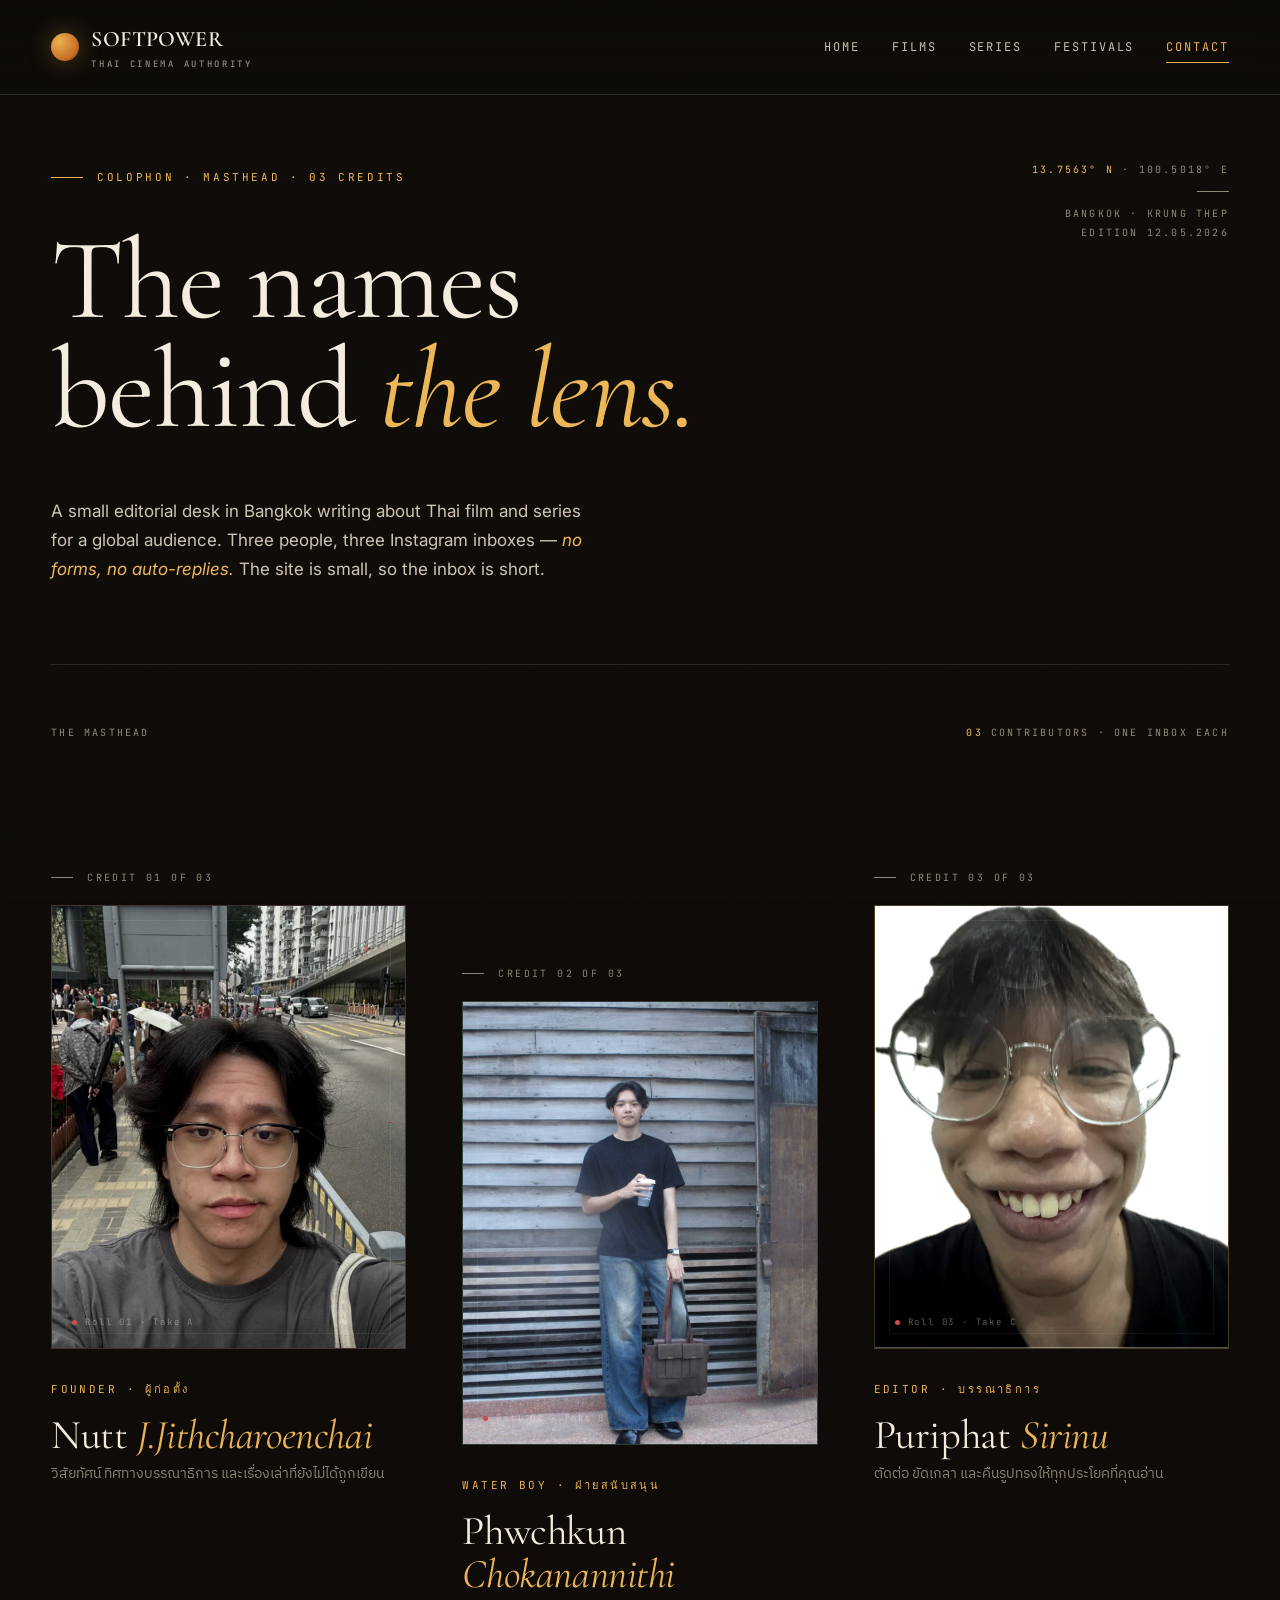
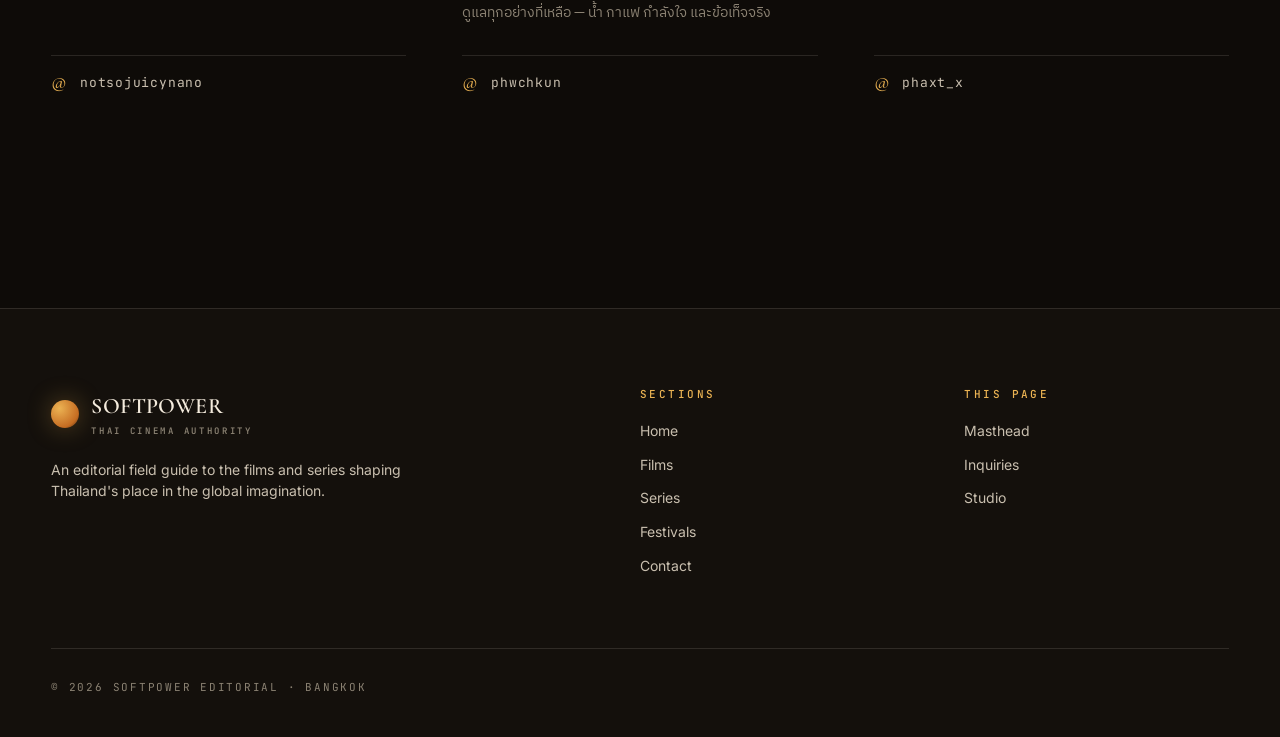
==== project/contact.html @ e5177e9b "Add files via upload" ====
<!DOCTYPE html>
<html lang="th">
<head>
<meta charset="UTF-8" />
<meta name="viewport" content="width=device-width, initial-scale=1.0" />
<title>Contact — SOFTPOWER</title>
<link rel="stylesheet" href="assets/styles.css" />
<link rel="stylesheet" href="assets/anim.css" />
<style>
  /* ============================================================
     CONTACT · MASTHEAD / COLOPHON
     ============================================================ */

  .masthead-hero {
    max-width: var(--maxw);
    margin: 0 auto;
    padding: 160px var(--pad) 80px;
    position: relative;
  }
  .colophon-eyebrow {
    display: inline-flex;
    align-items: center;
    gap: 14px;
    font-family: var(--mono);
    font-size: 11px;
    letter-spacing: 0.24em;
    text-transform: uppercase;
    color: var(--gold);
    margin-bottom: 40px;
  }
  .colophon-eyebrow::before { content: ''; width: 32px; height: 1px; background: var(--gold); }

  .masthead-title {
    font-family: var(--serif);
    font-size: clamp(56px, 9vw, 138px);
    line-height: 0.95;
    font-weight: 400;
    letter-spacing: -0.015em;
    max-width: 14ch;
  }
  .masthead-title em { color: var(--gold); font-style: italic; font-weight: 400; }
  .masthead-title .row { display: block; }

  .masthead-lead {
    max-width: 540px;
    margin-top: 52px;
    font-size: 17px;
    line-height: 1.7;
    color: var(--ink-2);
  }
  .masthead-lead em { color: var(--gold); font-style: italic; }

  .masthead-coord {
    position: absolute;
    top: 160px; right: var(--pad);
    font-family: var(--mono);
    font-size: 10px;
    letter-spacing: 0.22em;
    text-transform: uppercase;
    color: var(--ink-3);
    text-align: right;
    line-height: 1.9;
  }
  .masthead-coord .gold { color: var(--gold); }
  .masthead-coord .rule { width: 32px; height: 1px; background: var(--ink-3); margin: 12px 0 12px auto; }
  @media (max-width: 720px) {
    .masthead-coord { position: static; text-align: left; margin-top: 40px; }
    .masthead-coord .rule { margin-left: 0; }
  }

  .credits-rule { max-width: var(--maxw); margin: 0 auto; padding: 0 var(--pad); }
  .credits-rule-inner {
    border-top: 1px solid var(--line);
    padding-top: 60px;
    display: flex;
    justify-content: space-between;
    align-items: baseline;
    font-family: var(--mono);
    font-size: 10px;
    letter-spacing: 0.22em;
    text-transform: uppercase;
    color: var(--ink-3);
  }
  .credits-rule-inner .gold { color: var(--gold); }

  .credits {
    max-width: var(--maxw);
    margin: 0 auto;
    padding: 40px var(--pad) 120px;
    display: grid;
    grid-template-columns: repeat(3, 1fr);
    gap: 56px;
  }
  @media (max-width: 980px) { .credits { grid-template-columns: 1fr 1fr; gap: 48px; } }
  @media (max-width: 680px) { .credits { grid-template-columns: 1fr; gap: 64px; } }

  .credit { position: relative; display: flex; flex-direction: column; }
  @media (min-width: 980px) { .credit:nth-child(2) { margin-top: 96px; } }

  .credit-frame {
    font-family: var(--mono);
    font-size: 10px;
    letter-spacing: 0.24em;
    text-transform: uppercase;
    color: var(--ink-3);
    display: flex;
    align-items: center;
    gap: 14px;
    margin-bottom: 20px;
  }
  .credit-frame::before {
    content: '';
    width: 22px; height: 1px;
    background: var(--ink-3);
    transition: width 0.4s ease, background-color 0.4s ease;
  }
  .credit:hover .credit-frame::before { width: 44px; background: var(--gold); }

  .credit-portrait {
    position: relative;
    aspect-ratio: 4/5;
    border: 1px solid var(--line);
    overflow: hidden;
    margin-bottom: 32px;
    display: flex;
    align-items: center;
    justify-content: center;
    transition: border-color 0.5s ease, transform 0.5s cubic-bezier(0.16, 1, 0.3, 1);
  }
  .credit:hover .credit-portrait { border-color: var(--gold); transform: translateY(-6px); }
  .credit:nth-child(1) .credit-portrait { background: linear-gradient(155deg, #2a1418 0%, #3d1d22 50%, #1a0d10 100%); }
  .credit:nth-child(2) .credit-portrait { background: linear-gradient(155deg, #0f1f1a 0%, #1a3329 50%, #0a1612 100%); }
  .credit:nth-child(3) .credit-portrait { background: linear-gradient(155deg, #2a1f0a 0%, #3d2e10 50%, #1a1408 100%); }

  .credit-portrait::before {
    content: '';
    position: absolute;
    inset: 0;
    background-image: repeating-linear-gradient(
      135deg,
      transparent 0,
      transparent 28px,
      rgba(214, 164, 70, 0.05) 28px,
      rgba(214, 164, 70, 0.05) 29px
    );
    pointer-events: none;
  }
  .credit-portrait::after {
    content: '';
    position: absolute;
    inset: 14px;
    border: 1px solid rgba(244, 235, 221, 0.07);
    pointer-events: none;
    transition: border-color 0.5s ease;
  }
  .credit:hover .credit-portrait::after { border-color: rgba(214, 164, 70, 0.22); }

  .credit-initials {
    font-family: var(--serif);
    font-style: italic;
    font-weight: 400;
    font-size: clamp(96px, 14vw, 180px);
    line-height: 1;
    color: var(--gold);
    opacity: 0.55;
    letter-spacing: -0.04em;
    position: relative;
    z-index: 1;
    transition: opacity 0.5s ease, transform 0.7s cubic-bezier(0.16, 1, 0.3, 1);
  }
  .credit:hover .credit-initials { opacity: 0.95; transform: scale(1.04); }

  .credit-shotmark {
    position: absolute;
    bottom: 18px; left: 20px;
    font-family: var(--mono);
    font-size: 9px;
    letter-spacing: 0.2em;
    color: rgba(244, 235, 221, 0.4);
    z-index: 2;
  }
  .credit-shotmark .dot {
    display: inline-block;
    width: 5px; height: 5px;
    background: #d24a4a;
    border-radius: 50%;
    margin-right: 8px;
    vertical-align: middle;
    animation: blink 2.4s ease-in-out infinite;
  }
  @keyframes blink { 0%, 100% { opacity: 0.4; } 50% { opacity: 1; } }

  .credit-role {
    font-family: var(--mono);
    font-size: 11px;
    letter-spacing: 0.22em;
    text-transform: uppercase;
    color: var(--gold);
    margin-bottom: 16px;
  }
  .credit-name {
    font-family: var(--serif);
    font-size: clamp(30px, 3.2vw, 42px);
    line-height: 1.05;
    font-weight: 400;
    color: var(--ink);
    margin-bottom: 6px;
    letter-spacing: -0.01em;
  }
  .credit-name em { font-style: italic; color: var(--gold); font-weight: 400; }
  .credit-thai {
    font-family: var(--thai);
    font-size: 14px;
    color: var(--ink-3);
    line-height: 1.5;
    margin-bottom: 32px;
  }

  .credit-ig {
    display: inline-flex;
    align-items: center;
    gap: 12px;
    font-family: var(--mono);
    font-size: 13px;
    color: var(--ink-2);
    text-decoration: none;
    letter-spacing: 0.06em;
    padding: 16px 0 4px;
    border-top: 1px solid var(--line);
    margin-top: auto;
    transition: color 0.35s ease, border-color 0.35s ease, padding-left 0.35s ease;
    position: relative;
  }
  .credit-ig::before {
    content: '@';
    font-family: var(--serif);
    font-style: italic;
    font-size: 22px;
    line-height: 0.8;
    color: var(--gold);
    transition: transform 0.4s cubic-bezier(0.16, 1, 0.3, 1);
  }
  .credit-ig::after {
    content: '↗';
    margin-left: auto;
    font-size: 14px;
    opacity: 0;
    transform: translate(-8px, 4px);
    transition: opacity 0.35s ease, transform 0.4s cubic-bezier(0.16, 1, 0.3, 1);
  }
  .credit-ig:hover { color: var(--gold); border-top-color: var(--gold); padding-left: 6px; }
  .credit-ig:hover::before { transform: rotate(-12deg) scale(1.08); }
  .credit-ig:hover::after { opacity: 1; transform: translate(0, 0); }


  @keyframes contactFadeUp { from { opacity: 0; transform: translateY(32px); } to { opacity: 1; transform: translateY(0); } }
  .colophon-eyebrow { animation: contactFadeUp 0.7s ease both 0.05s; }
  .masthead-title .row:nth-child(1) { animation: contactFadeUp 0.9s ease both 0.18s; display: block; }
  .masthead-title .row:nth-child(2) { animation: contactFadeUp 0.9s ease both 0.32s; display: block; }
  .masthead-lead { animation: contactFadeUp 0.8s ease both 0.5s; }
  .masthead-coord { animation: contactFadeUp 0.7s ease both 0.6s; }
  .credits-rule-inner { animation: contactFadeUp 0.7s ease both 0.7s; }
  .credit { opacity: 0; animation: contactFadeUp 0.9s ease forwards; }
  .credit:nth-child(1) { animation-delay: 0.78s; }
  .credit:nth-child(2) { animation-delay: 0.94s; }
  .credit:nth-child(3) { animation-delay: 1.10s; }
</style>
</head>
<body>
<div class="grain"></div>

<nav class="nav">
  <a href="index.html" class="brand">
    <div class="mark"></div>
    <div>SOFTPOWER<small>Thai Cinema Authority</small></div>
  </a>
  <ul class="nav-links">
    <li><a href="index.html">Home</a></li>
    <li><a href="films.html">Films</a></li>
    <li><a href="series.html">Series</a></li>
    <li><a href="festivals.html">Festivals</a></li>
    <li><a href="contact.html" class="active">Contact</a></li>
  </ul>
</nav>

<header class="masthead-hero" data-screen-label="01 Masthead">
  <div class="colophon-eyebrow">Colophon · Masthead · 03 Credits</div>
  <h1 class="masthead-title">
    <span class="row">The names</span>
    <span class="row">behind <em>the lens.</em></span>
  </h1>
  <p class="masthead-lead">
    A small editorial desk in Bangkok writing about Thai film and series for a global audience. Three people, three Instagram inboxes — <em>no forms, no auto-replies.</em> The site is small, so the inbox is short.
  </p>
  <div class="masthead-coord">
    <div><span class="gold">13.7563° N</span> · 100.5018° E</div>
    <div class="rule"></div>
    <div>Bangkok · Krung Thep</div>
    <div>Edition 12.05.2026</div>
  </div>
</header>

<div class="credits-rule">
  <div class="credits-rule-inner">
    <div>The Masthead</div>
    <div><span class="gold">03</span> Contributors · One Inbox Each</div>
  </div>
</div>

<section class="credits-section" data-screen-label="02 Credits">
  <div class="credits">

    <article class="credit">
      <div class="credit-frame">Credit 01 of 03</div>
      <div class="credit-portrait">
        <img src="images/Nutt.png" style="position: absolute; inset: 0; width: 100%; height: 100%; object-fit: cover; z-index: 0; filter: grayscale(20%) contrast(1.1);" alt="Nutt J.Jithcharoenchai">
        <div class="credit-shotmark"><span class="dot"></span>Roll 01 · Take A</div>
      </div>
      <div class="credit-role">Founder · ผู้ก่อตั้ง</div>
      <h2 class="credit-name">Nutt <em>J.Jithcharoenchai</em></h2>
      <div class="credit-thai">วิสัยทัศน์ ทิศทางบรรณาธิการ และเรื่องเล่าที่ยังไม่ได้ถูกเขียน</div>
      <a href="https://instagram.com/notsojuicynano" target="_blank" rel="noopener" class="credit-ig">notsojuicynano</a>
    </article>

    <article class="credit">
      <div class="credit-frame">Credit 02 of 03</div>
      <div class="credit-portrait">
        <img src="images/Phawatkun.jpg" style="position: absolute; inset: 0; width: 100%; height: 100%; object-fit: cover; z-index: 0; filter: grayscale(20%) contrast(1.1);" alt="Phwchkun Chokanannithi">
        <div class="credit-shotmark"><span class="dot"></span>Roll 02 · Take B</div>
      </div>
      <div class="credit-role">Water Boy · ฝ่ายสนับสนุน</div>
      <h2 class="credit-name">Phwchkun <em>Chokanannithi</em></h2>
      <div class="credit-thai">ดูแลทุกอย่างที่เหลือ — น้ำ กาแฟ กำลังใจ และข้อเท็จจริง</div>
      <a href="https://instagram.com/phwchkun" target="_blank" rel="noopener" class="credit-ig">phwchkun</a>
    </article>

    <article class="credit">
      <div class="credit-frame">Credit 03 of 03</div>
      <div class="credit-portrait">
        <img src="images/puriphat.jpg" style="position: absolute; inset: 0; width: 100%; height: 100%; object-fit: cover; z-index: 0; filter: grayscale(20%) contrast(1.1);" alt="Puriphat Sirinu">
        <div class="credit-shotmark"><span class="dot"></span>Roll 03 · Take C</div>
      </div>
      <div class="credit-role">Editor · บรรณาธิการ</div>
      <h2 class="credit-name">Puriphat <em>Sirinu</em></h2>
      <div class="credit-thai">ตัดต่อ ขัดเกลา และคืนรูปทรงให้ทุกประโยคที่คุณอ่าน</div>
      <a href="https://instagram.com/phaxt_x" target="_blank" rel="noopener" class="credit-ig">phaxt_x</a>
    </article>

  </div>
</section>


<footer class="footer">
  <div class="footer-grid">
    <div>
      <a href="index.html" class="brand">
        <div class="mark"></div>
        <div>SOFTPOWER<small>Thai Cinema Authority</small></div>
      </a>
      <p style="color: var(--ink-2); font-size: 14px; max-width: 380px; margin-top: 20px;">An editorial field guide to the films and series shaping Thailand's place in the global imagination.</p>
    </div>
    <div>
      <h4>Sections</h4>
      <ul>
        <li><a href="index.html">Home</a></li>
        <li><a href="films.html">Films</a></li>
        <li><a href="series.html">Series</a></li>
        <li><a href="festivals.html">Festivals</a></li>
        <li><a href="contact.html">Contact</a></li>
      </ul>
    </div>
    <div>
      <h4>This Page</h4>
      <ul>
        <li><a href="#">Masthead</a></li>
        <li><a href="#">Inquiries</a></li>
        <li><a href="#">Studio</a></li>
      </ul>
    </div>
  </div>
  <div class="footer-bottom">
    <div>© 2026 Softpower Editorial · Bangkok</div>
  </div>
</footer>

<script src="assets/anim.js"></script>
</body>
</html>
---- project/assets/styles.css ----
/* ==========================================================
   SOFTPOWER — Thai Cinema editorial site
   Shared design system
   ========================================================== */

@import url('https://fonts.googleapis.com/css2?family=Cormorant+Garamond:ital,wght@0,400;0,500;0,600;0,700;1,400;1,500&family=Inter:wght@300;400;500;600;700&family=IBM+Plex+Sans+Thai:wght@300;400;500;600;700&family=JetBrains+Mono:wght@400;500&display=swap');

:root {
  /* Colors — warm midnight palette */
  --bg: #0E0B08;
  --bg-2: #14100C;
  --bg-3: #1C1712;
  --ink: #F4EBDD;
  --ink-2: #C9BFAF;
  --ink-3: #8B8273;
  --line: rgba(244, 235, 221, 0.12);
  --line-strong: rgba(244, 235, 221, 0.22);

  /* Accents */
  --gold: oklch(0.80 0.13 78);     /* saffron gold */
  --gold-deep: oklch(0.62 0.14 55); /* deep gold */
  --jade: oklch(0.62 0.07 165);    /* muted jade */
  --rose: oklch(0.68 0.13 25);     /* lotus rose */

  /* Type */
  --serif: 'Cormorant Garamond', 'IBM Plex Sans Thai', serif;
  --sans: 'Inter', 'IBM Plex Sans Thai', sans-serif;
  --thai: 'IBM Plex Sans Thai', 'Inter', sans-serif;
  --mono: 'JetBrains Mono', monospace;

  /* Spacing */
  --pad: clamp(20px, 4vw, 60px);
  --maxw: 1480px;
}

* { box-sizing: border-box; margin: 0; padding: 0; }

html { scroll-behavior: smooth; }

body {
  background: var(--bg);
  color: var(--ink);
  font-family: var(--sans);
  font-size: 16px;
  line-height: 1.55;
  -webkit-font-smoothing: antialiased;
  text-rendering: optimizeLegibility;
  overflow-x: hidden;
}

::selection { background: var(--gold); color: var(--bg); }

a { color: inherit; text-decoration: none; }
img { display: block; max-width: 100%; }

/* ---------- Type ---------- */
.serif { font-family: var(--serif); font-weight: 500; }
.thai { font-family: var(--thai); }
.mono { font-family: var(--mono); font-size: 0.78em; letter-spacing: 0.08em; text-transform: uppercase; }

h1, h2, h3, h4 { font-family: var(--serif); font-weight: 500; line-height: 1.05; letter-spacing: -0.01em; }
h1 { font-size: clamp(48px, 8vw, 140px); }
h2 { font-size: clamp(36px, 5vw, 76px); }
h3 { font-size: clamp(24px, 2.4vw, 36px); }

p { text-wrap: pretty; }
.lead { font-size: clamp(18px, 1.4vw, 22px); color: var(--ink-2); line-height: 1.6; }

.eyebrow {
  font-family: var(--mono);
  font-size: 11px;
  letter-spacing: 0.22em;
  text-transform: uppercase;
  color: var(--gold);
  display: inline-flex;
  align-items: center;
  gap: 10px;
}
.eyebrow::before {
  content: "";
  display: inline-block;
  width: 24px;
  height: 1px;
  background: currentColor;
}

/* ---------- Layout ---------- */
.wrap {
  max-width: var(--maxw);
  margin: 0 auto;
  padding-inline: var(--pad);
}

section { padding-block: clamp(60px, 7vw, 100px); }

.rule { height: 1px; background: var(--line); border: 0; margin: 0; }

/* ---------- Nav ---------- */
.nav {
  position: fixed;
  top: 0; left: 0; right: 0;
  z-index: 50;
  padding: 22px var(--pad);
  display: flex;
  align-items: center;
  justify-content: space-between;
  backdrop-filter: blur(14px);
  background: linear-gradient(180deg, rgba(14,11,8,0.85), rgba(14,11,8,0.55));
  border-bottom: 1px solid var(--line);
}

.brand {
  display: flex;
  align-items: center;
  gap: 12px;
  font-family: var(--serif);
  font-size: 22px;
  font-weight: 600;
  letter-spacing: 0.02em;
}
.brand .mark {
  width: 28px; height: 28px;
  border-radius: 50%;
  background: radial-gradient(circle at 30% 30%, var(--gold), var(--gold-deep) 70%, #3a2410);
  box-shadow: 0 0 24px rgba(214, 164, 70, 0.35);
}
.brand small {
  display: block;
  font-family: var(--mono);
  font-size: 9px;
  letter-spacing: 0.3em;
  color: var(--ink-3);
  text-transform: uppercase;
  margin-top: 2px;
}

.nav-links {
  display: flex;
  gap: 32px;
  list-style: none;
  font-family: var(--mono);
  font-size: 12px;
  letter-spacing: 0.16em;
  text-transform: uppercase;
}
.nav-links a {
  color: var(--ink-2);
  position: relative;
  padding: 4px 0;
  transition: color 0.2s;
}
.nav-links a:hover { color: var(--ink); }
.nav-links a.active { color: var(--gold); }
.nav-links a.active::after {
  content: "";
  position: absolute;
  bottom: -4px; left: 0; right: 0;
  height: 1px; background: var(--gold);
}

.nav-cta {
  font-family: var(--mono);
  font-size: 11px;
  letter-spacing: 0.18em;
  text-transform: uppercase;
  border: 1px solid var(--line-strong);
  padding: 10px 18px;
  border-radius: 999px;
  transition: all 0.2s;
}
.nav-cta:hover { background: var(--gold); color: var(--bg); border-color: var(--gold); }

@media (max-width: 880px) {
  .nav-links { display: none; }
}

/* ---------- Buttons ---------- */
.btn {
  display: inline-flex;
  align-items: center;
  gap: 12px;
  font-family: var(--mono);
  font-size: 12px;
  letter-spacing: 0.18em;
  text-transform: uppercase;
  padding: 16px 28px;
  border-radius: 999px;
  border: 1px solid var(--line-strong);
  transition: all 0.25s;
  cursor: pointer;
  background: transparent;
  color: var(--ink);
}
.btn:hover { border-color: var(--gold); color: var(--gold); }
.btn--primary {
  background: var(--gold);
  color: var(--bg);
  border-color: var(--gold);
}
.btn--primary:hover { background: transparent; color: var(--gold); }
.btn .arr { display: inline-block; transition: transform 0.25s; }
.btn:hover .arr { transform: translateX(4px); }

/* ---------- Footer ---------- */
.footer {
  border-top: 1px solid var(--line);
  padding: 80px var(--pad) 40px;
  background: var(--bg-2);
}
.footer-grid {
  max-width: var(--maxw);
  margin: 0 auto;
  display: grid;
  grid-template-columns: 2fr 1fr 1fr;
  gap: 60px;
}
@media (max-width: 880px) {
  .footer-grid { grid-template-columns: 1fr 1fr; }
}
.footer h4 {
  font-family: var(--mono);
  font-size: 11px;
  letter-spacing: 0.22em;
  text-transform: uppercase;
  color: var(--gold);
  margin-bottom: 20px;
  font-weight: 500;
}
.footer ul { list-style: none; }
.footer li { margin-bottom: 12px; font-size: 14px; color: var(--ink-2); }
.footer li a:hover { color: var(--gold); }
.footer-bottom {
  max-width: var(--maxw);
  margin: 60px auto 0;
  padding-top: 30px;
  border-top: 1px solid var(--line);
  display: flex;
  justify-content: space-between;
  font-family: var(--mono);
  font-size: 11px;
  letter-spacing: 0.16em;
  text-transform: uppercase;
  color: var(--ink-3);
}
@media (max-width: 600px) {
  .footer-bottom { flex-direction: column; gap: 12px; }
}

/* ---------- Poster placeholder ---------- */
.poster {
  position: relative;
  aspect-ratio: 2/3;
  background: var(--bg-3);
  overflow: hidden;
  border: 1px solid var(--line);
  display: flex;
  align-items: center;
  justify-content: center;
}
.poster.landscape { aspect-ratio: 16/9; }


.poster-label {
  position: absolute; bottom: 0; left: 0; right: 0;
  padding: 18px 18px 22px;
  background: linear-gradient(to top, rgba(0,0,0,0.95) 0%, rgba(0,0,0,0.65) 55%, transparent 100%);
  font-family: var(--thai);
  font-size: 15px;
  color: rgba(255,255,255,0.85);
  text-align: left;
  z-index: 4;
  opacity: 0;
  transform: translateY(6px);
  transition: opacity 0.32s ease, transform 0.32s ease;
}
.poster-label strong {
  display: block;
  font-family: var(--serif);
  font-style: italic;
  font-weight: 400;
  font-size: 28px;
  line-height: 1.1;
  text-transform: none;
  letter-spacing: 0;
  color: #fff;
  margin-bottom: 6px;
}
.poster .badge {
  position: absolute;
  top: 14px; left: 14px;
  font-family: var(--mono);
  font-size: 9px;
  letter-spacing: 0.2em;
  text-transform: uppercase;
  color: var(--gold);
  background: rgba(14, 11, 8, 0.85);
  padding: 6px 10px;
  border: 1px solid var(--gold);
  z-index: 2;
}

/* Various tinted poster variants */
.poster.tint-rose { background: linear-gradient(155deg, #2a1418 0%, #3d1d22 50%, #1a0d10 100%); }
.poster.tint-jade { background: linear-gradient(155deg, #0f1f1a 0%, #1a3329 50%, #0a1612 100%); }
.poster.tint-gold { background: linear-gradient(155deg, #2a1f0a 0%, #3d2e10 50%, #1a1408 100%); }
.poster.tint-blue { background: linear-gradient(155deg, #0c1828 0%, #16263d 50%, #07101c 100%); }
.poster.tint-violet { background: linear-gradient(155deg, #1e1428 0%, #2d1d3d 50%, #110a1c 100%); }
.poster.tint-rust { background: linear-gradient(155deg, #2a1408 0%, #3d1f0c 50%, #1a0d05 100%); }
.poster.tint-night { background: linear-gradient(155deg, #0a0c10 0%, #14181f 50%, #05070a 100%); }
.poster.tint-mist { background: linear-gradient(155deg, #1a1a18 0%, #262421 50%, #0c0c0a 100%); }

/* ---------- Cards ---------- */
.card {
  display: block;
  transition: transform 0.4s ease;
}
.card:hover { transform: translateY(-4px); }
.card:hover .poster { border-color: var(--gold); }
.card-meta {
  display: flex;
  justify-content: space-between;
  align-items: baseline;
  margin-top: 14px;
  gap: 12px;
}
.card-title {
  font-family: var(--serif);
  font-size: 22px;
  font-weight: 500;
  line-height: 1.15;
}
.card-thai {
  font-family: var(--thai);
  font-size: 13px;
  color: var(--ink-3);
  margin-top: 2px;
}
.card-info {
  display: flex;
  gap: 14px;
  font-family: var(--mono);
  font-size: 10px;
  letter-spacing: 0.14em;
  text-transform: uppercase;
  color: var(--ink-3);
  margin-top: 8px;
  flex-wrap: wrap;
}
.card-info span { white-space: nowrap; }
.card-rating {
  font-family: var(--mono);
  font-size: 11px;
  color: var(--gold);
}

/* ---------- Misc ---------- */
.tag {
  display: inline-flex;
  align-items: center;
  gap: 6px;
  font-family: var(--mono);
  font-size: 10px;
  letter-spacing: 0.18em;
  text-transform: uppercase;
  color: var(--ink-2);
  border: 1px solid var(--line);
  padding: 6px 10px;
  border-radius: 999px;
}
.tag.tag--gold { color: var(--gold); border-color: var(--gold); }

.grain {
  position: fixed; inset: 0;
  pointer-events: none;
  z-index: 1;
  opacity: 0.5;
  mix-blend-mode: overlay;
  background-image: url("data:image/svg+xml;utf8,<svg viewBox='0 0 200 200' xmlns='http://www.w3.org/2000/svg'><filter id='n'><feTurbulence type='fractalNoise' baseFrequency='0.9' numOctaves='2' stitchTiles='stitch'/></filter><rect width='100%' height='100%' filter='url(%23n)' opacity='0.45'/></svg>");
}

/* Page header (sub pages) */
.pageHead {
  padding-top: 180px;
  padding-bottom: 60px;
  border-bottom: 1px solid var(--line);
}
.pageHead .wrap {
  display: grid;
  grid-template-columns: 1.2fr 1fr;
  gap: 60px;
  align-items: end;
}
@media (max-width: 880px) {
  .pageHead .wrap { grid-template-columns: 1fr; gap: 30px; }
}
.pageHead h1 { font-size: clamp(56px, 9vw, 130px); line-height: 0.95; }
.pageHead h1 em { font-style: italic; color: var(--gold); font-weight: 400; }
.pageHead .lead { max-width: 460px; }

/* ── Real poster images ── */
.poster > img {
  position: absolute;
  inset: 0;
  width: 100%;
  height: 100%;
  object-fit: cover;
  opacity: 1;
  pointer-events: none;
}
.poster::after {
  content: '';
  position: absolute;
  inset: 0;
  background: linear-gradient(to top, rgba(0,0,0,0.6) 0%, rgba(0,0,0,0.1) 55%, transparent 100%);
  z-index: 1;
  pointer-events: none;
}
/* removed override: poster-label uses absolute positioning */
.poster .badge { z-index: 3; }
/* === Full-size poster cards === */
.card-meta, .card-info { display: none; }
.card:hover .poster-label { opacity: 1; transform: translateY(0); }

/* === Series card full-size fix === */
.scard h3,
.scard .th,
.scard .desc,
.scard .meta,
.scard .platforms,
.scard > .footer { display: none; }

.scard:hover .poster-label {
  opacity: 1;
  transform: translateY(0);
}

/* === Shared section header (films, series, home) === */
.section-head {
  display: flex;
  justify-content: space-between;
  align-items: end;
  margin-bottom: 96px;
  gap: 40px;
  flex-wrap: wrap;
}
.section-head h2 em { color: var(--gold); font-style: italic; font-weight: 400; }
.section-head .right { max-width: 360px; }
.section-head .right p { font-size: 14px; color: var(--ink-2); margin-bottom: 16px; }
---- project/assets/anim.css ----
/* ── Minimal animations ── */

@keyframes fadeUp {
  from { opacity: 0; transform: translateY(22px); }
  to   { opacity: 1; transform: translateY(0); }
}
@keyframes fadeIn {
  from { opacity: 0; }
  to   { opacity: 1; }
}

/* Nav */
.nav { animation: fadeIn 0.45s ease both; }

/* Hero (index) */
.hero-title h1   { animation: fadeUp 0.85s ease both 0.1s; }
.hero-coord      { animation: fadeIn 0.6s ease both 0.25s; }
.hero-blurb      { animation: fadeUp 0.7s ease both 0.35s; }
.hero-stat       { animation: fadeUp 0.6s ease both 0.45s; }
.hero-feature    { animation: fadeUp 0.7s ease both 0.3s; }
.marquee         { animation: fadeIn 0.5s ease both 0.55s; }

/* pageHead (inner pages) */
.pageHead .eyebrow { animation: fadeUp 0.6s ease both 0.15s; }
.pageHead h1       { animation: fadeUp 0.85s ease both 0.25s; }
.pageHead .lead    { animation: fadeUp 0.65s ease both 0.4s; }

/* Scroll reveal */
.will-reveal {
  opacity: 0;
  transform: translateY(18px);
  transition: opacity 0.55s ease, transform 0.55s ease;
}
.will-reveal.revealed {
  opacity: 1;
  transform: none;
}
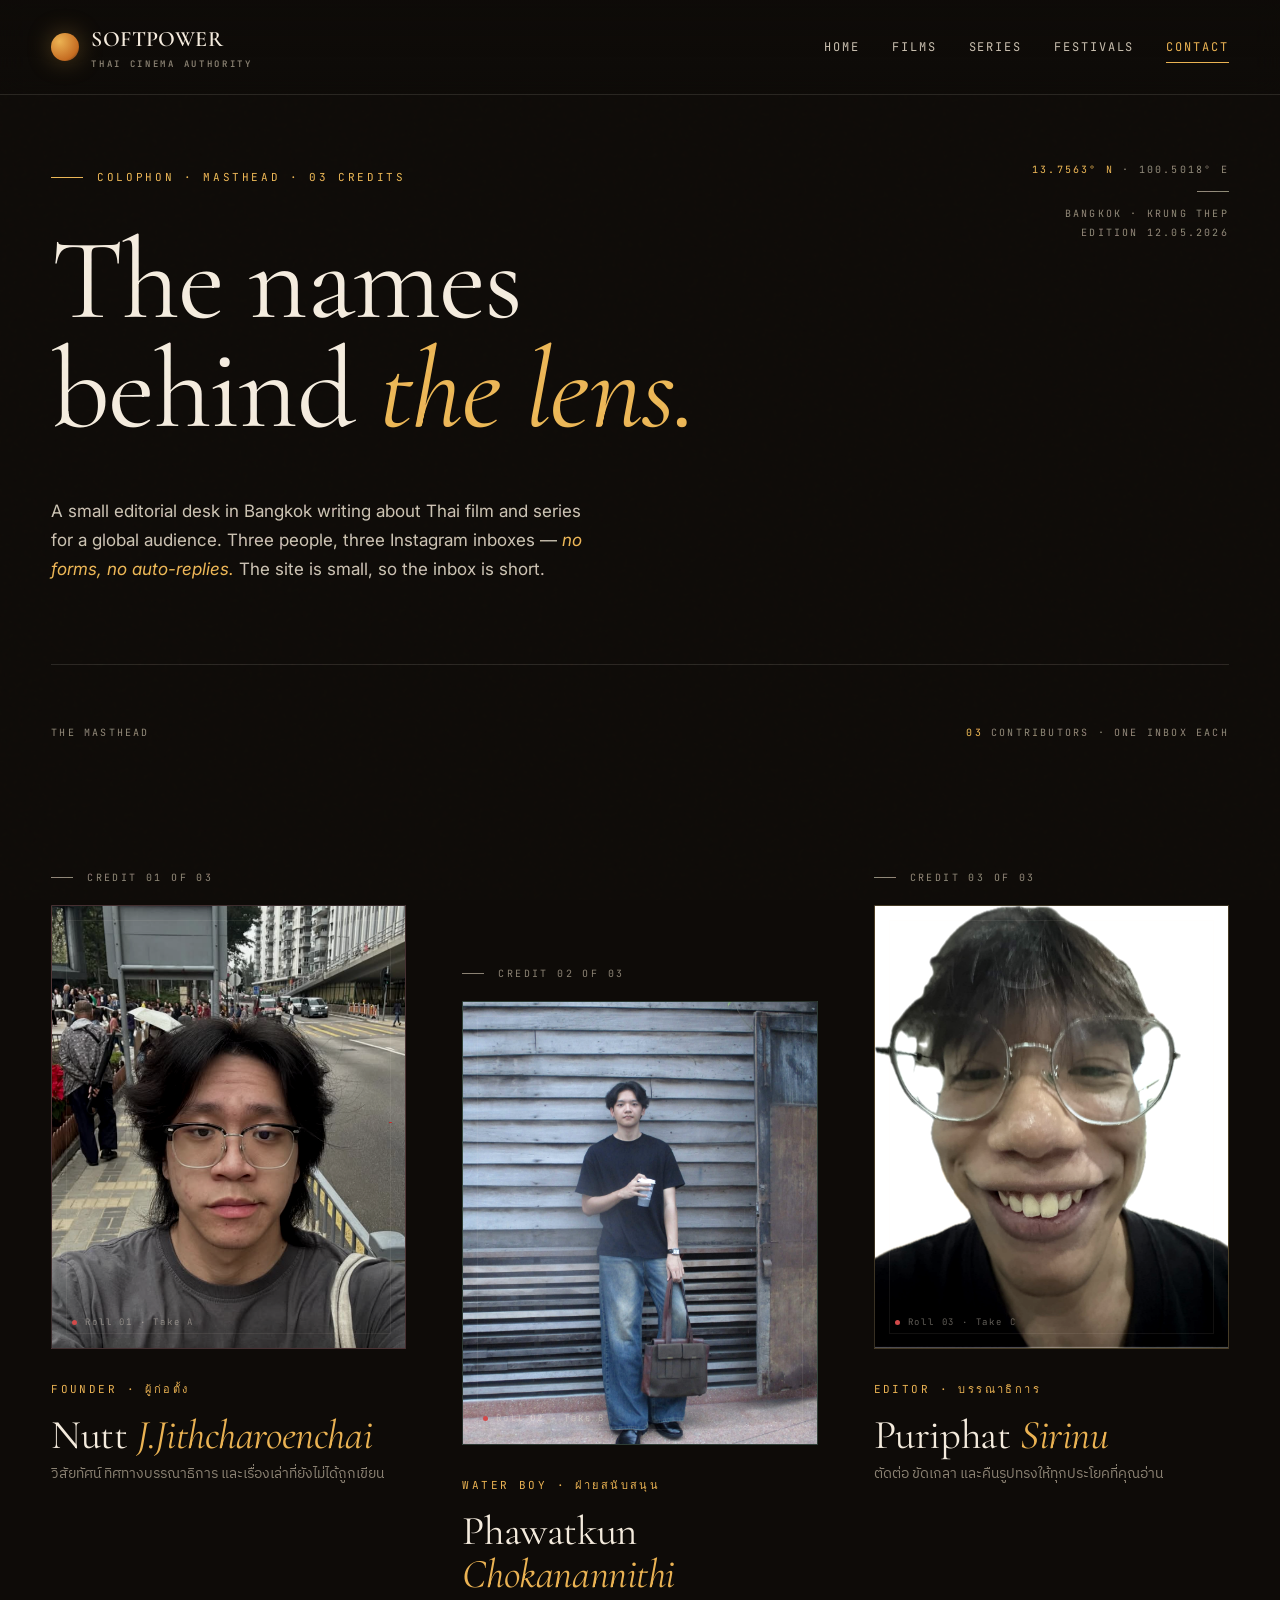
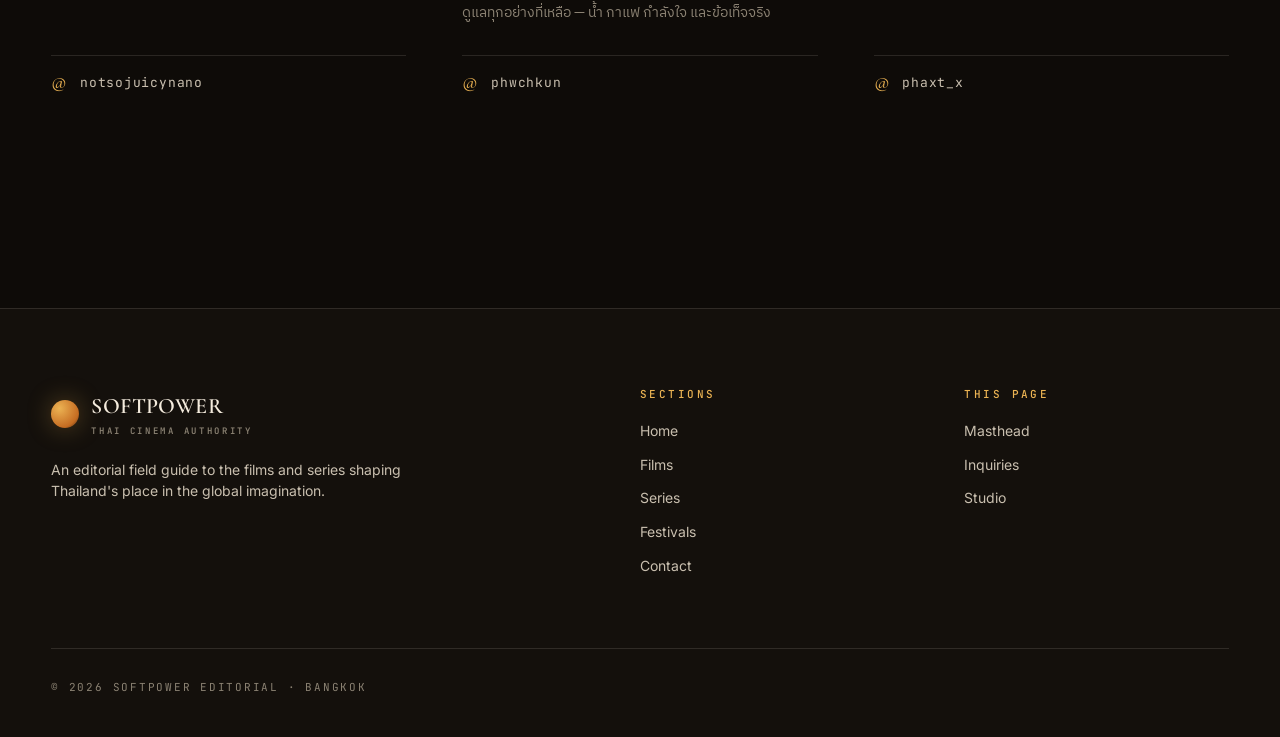
==== commit 99d2e862: "Add files via upload" ====
--- a/project/contact.html
+++ b/project/contact.html
@@ -329,7 +329,7 @@
         <div class="credit-shotmark"><span class="dot"></span>Roll 02 · Take B</div>
       </div>
       <div class="credit-role">Water Boy · ฝ่ายสนับสนุน</div>
-      <h2 class="credit-name">Phwchkun <em>Chokanannithi</em></h2>
+      <h2 class="credit-name">Phawatkun <em>Chokanannithi</em></h2>
       <div class="credit-thai">ดูแลทุกอย่างที่เหลือ — น้ำ กาแฟ กำลังใจ และข้อเท็จจริง</div>
       <a href="https://instagram.com/phwchkun" target="_blank" rel="noopener" class="credit-ig">phwchkun</a>
     </article>
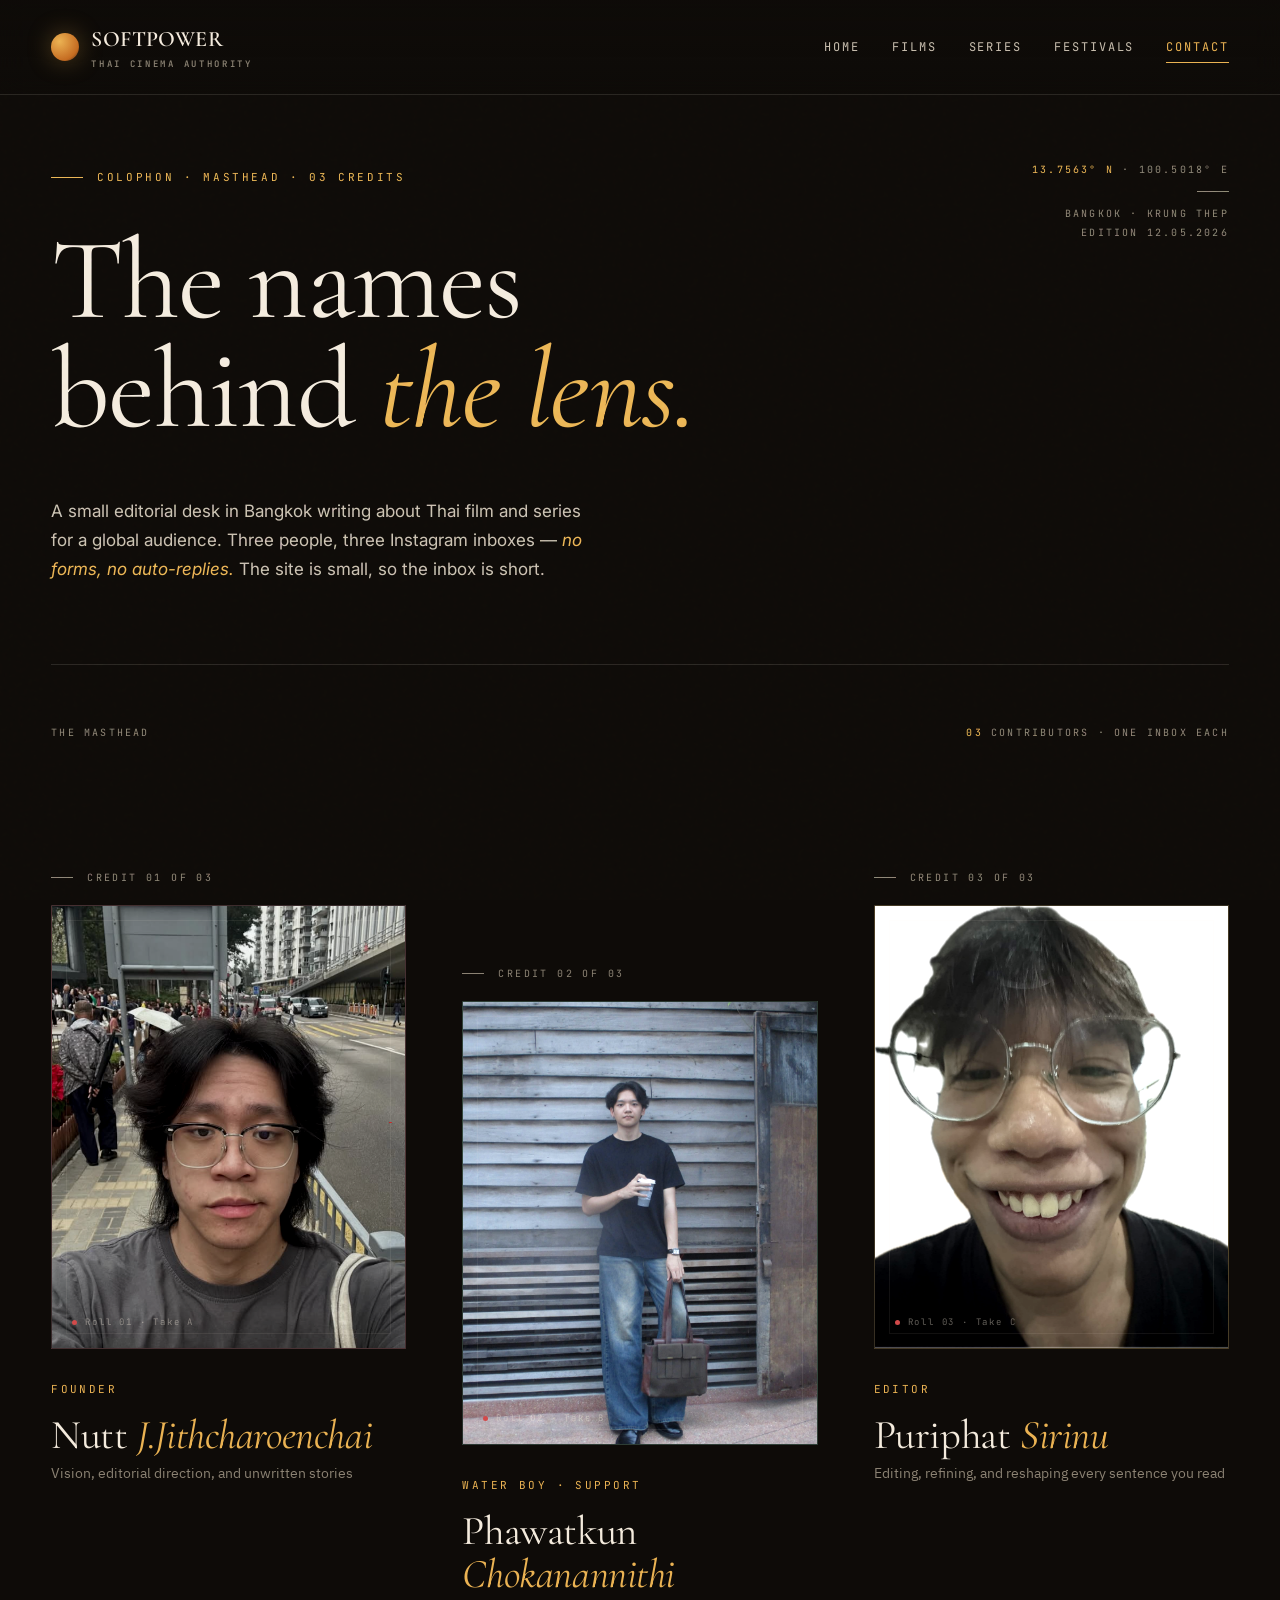
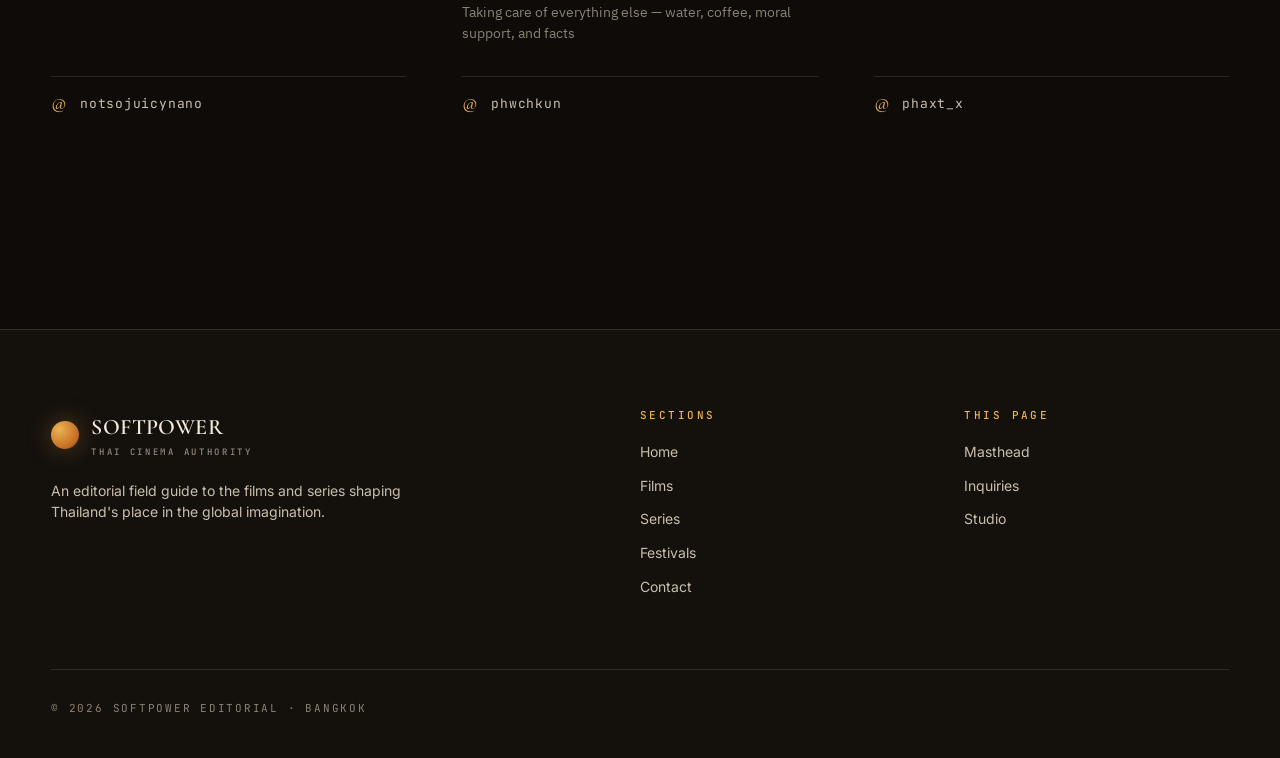
==== commit 5c203189: "Add files via upload" ====
--- a/project/contact.html
+++ b/project/contact.html
@@ -316,9 +316,9 @@
         <img src="images/Nutt.png" style="position: absolute; inset: 0; width: 100%; height: 100%; object-fit: cover; z-index: 0; filter: grayscale(20%) contrast(1.1);" alt="Nutt J.Jithcharoenchai">
         <div class="credit-shotmark"><span class="dot"></span>Roll 01 · Take A</div>
       </div>
-      <div class="credit-role">Founder · ผู้ก่อตั้ง</div>
+      <div class="credit-role">Founder</div>
       <h2 class="credit-name">Nutt <em>J.Jithcharoenchai</em></h2>
-      <div class="credit-thai">วิสัยทัศน์ ทิศทางบรรณาธิการ และเรื่องเล่าที่ยังไม่ได้ถูกเขียน</div>
+      <div class="credit-thai">Vision, editorial direction, and unwritten stories</div>
       <a href="https://instagram.com/notsojuicynano" target="_blank" rel="noopener" class="credit-ig">notsojuicynano</a>
     </article>
 
@@ -328,9 +328,9 @@
         <img src="images/Phawatkun.jpg" style="position: absolute; inset: 0; width: 100%; height: 100%; object-fit: cover; z-index: 0; filter: grayscale(20%) contrast(1.1);" alt="Phwchkun Chokanannithi">
         <div class="credit-shotmark"><span class="dot"></span>Roll 02 · Take B</div>
       </div>
-      <div class="credit-role">Water Boy · ฝ่ายสนับสนุน</div>
+      <div class="credit-role">Water Boy · Support</div>
       <h2 class="credit-name">Phawatkun <em>Chokanannithi</em></h2>
-      <div class="credit-thai">ดูแลทุกอย่างที่เหลือ — น้ำ กาแฟ กำลังใจ และข้อเท็จจริง</div>
+      <div class="credit-thai">Taking care of everything else — water, coffee, moral support, and facts</div>
       <a href="https://instagram.com/phwchkun" target="_blank" rel="noopener" class="credit-ig">phwchkun</a>
     </article>
 
@@ -340,9 +340,9 @@
         <img src="images/puriphat.jpg" style="position: absolute; inset: 0; width: 100%; height: 100%; object-fit: cover; z-index: 0; filter: grayscale(20%) contrast(1.1);" alt="Puriphat Sirinu">
         <div class="credit-shotmark"><span class="dot"></span>Roll 03 · Take C</div>
       </div>
-      <div class="credit-role">Editor · บรรณาธิการ</div>
+      <div class="credit-role">Editor</div>
       <h2 class="credit-name">Puriphat <em>Sirinu</em></h2>
-      <div class="credit-thai">ตัดต่อ ขัดเกลา และคืนรูปทรงให้ทุกประโยคที่คุณอ่าน</div>
+      <div class="credit-thai">Editing, refining, and reshaping every sentence you read</div>
       <a href="https://instagram.com/phaxt_x" target="_blank" rel="noopener" class="credit-ig">phaxt_x</a>
     </article>
 
